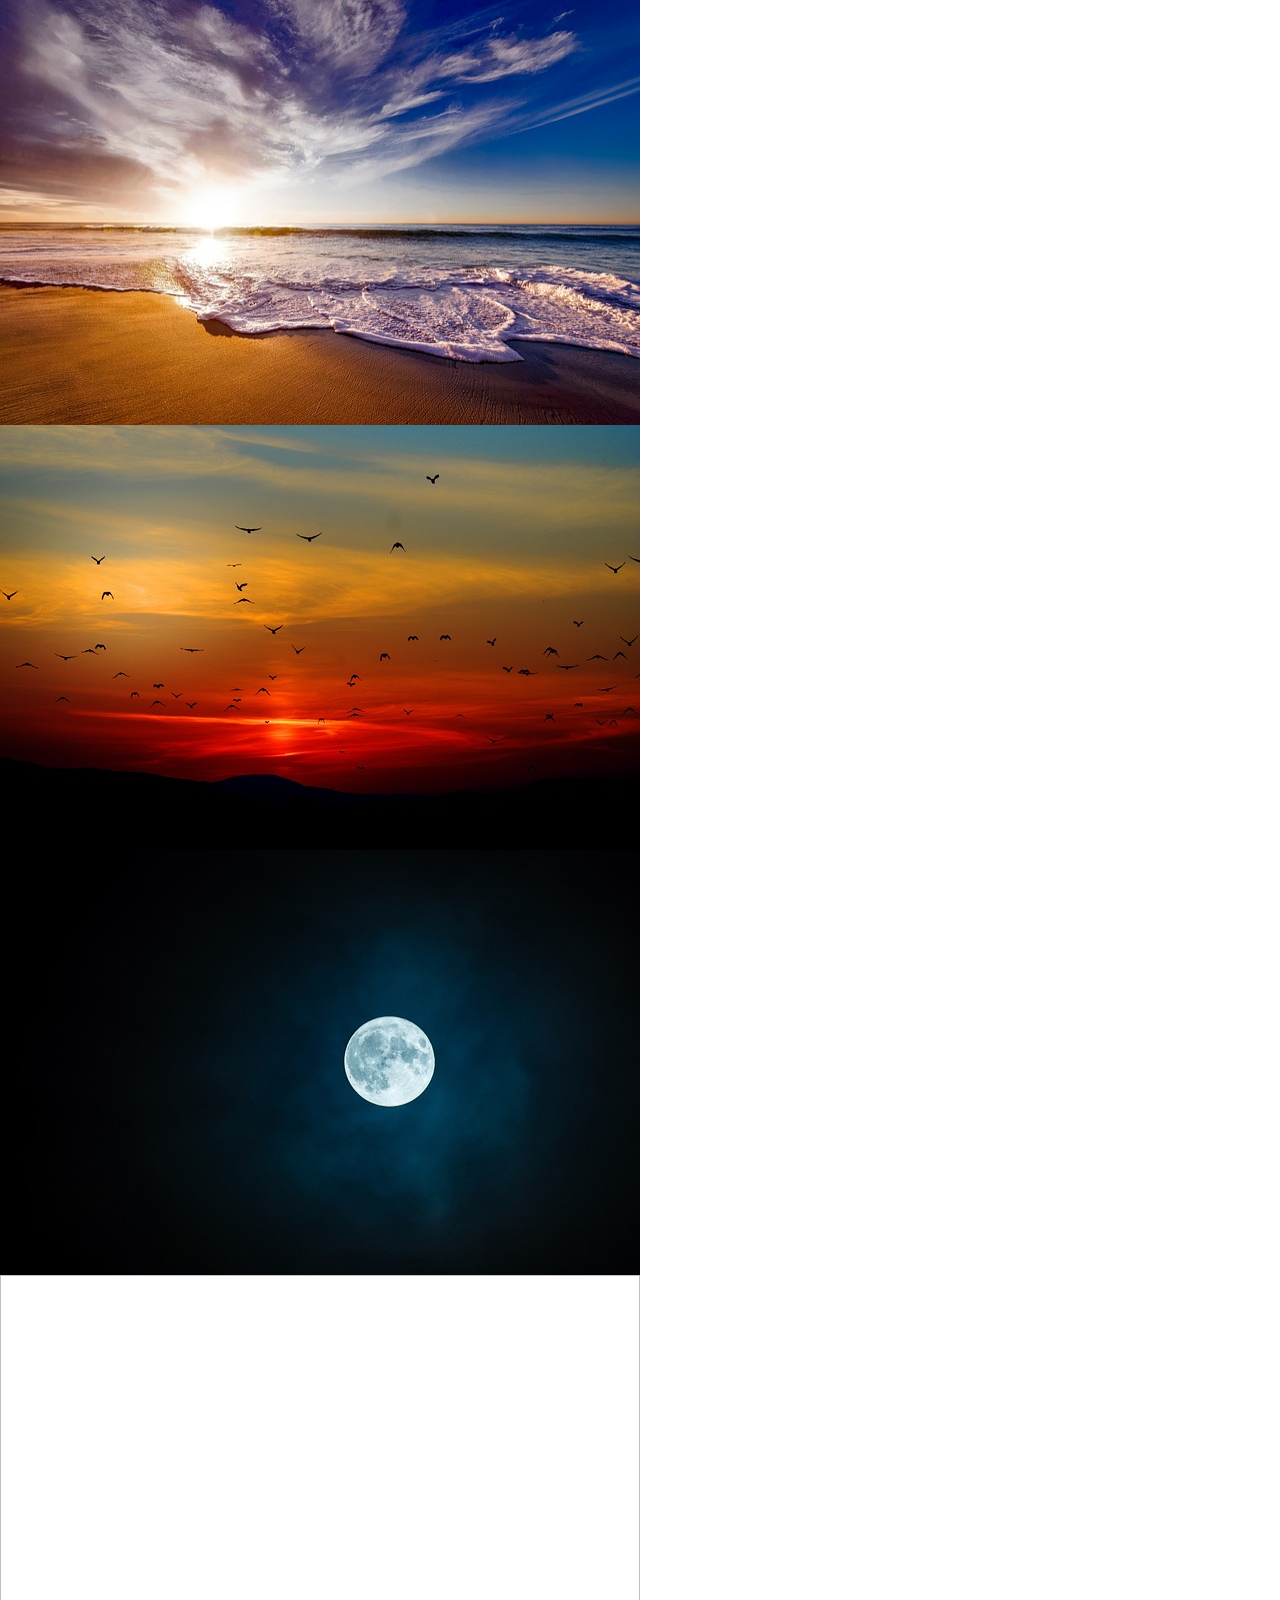
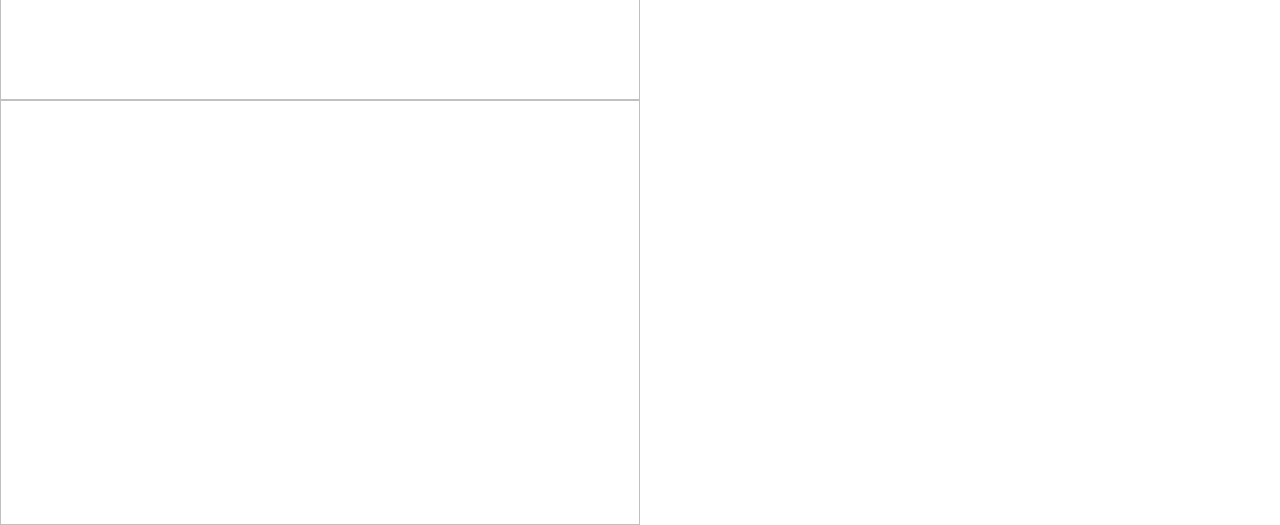
==== js图片懒加载/index.html @ a51404a9 "feat:图片懒加载" ====
<!DOCTYPE html>
<html lang="en">
<head>
    <meta charset="UTF-8">
    <meta name="viewport" content="width=device-width, initial-scale=1.0">
    <title>图片加载</title>
</head>
<style>
    *{
        padding: 0;
        margin: 0;
    }
    img{
        width: 640px;
        height: 425px;
        display: block;
    }
</style>
<body>
    <div class="img-boxs">
        <img  alt="" data-src="./images/one.jpeg">
        <img  alt="" data-src="./images/two.jpeg">
        <img  alt="" data-src="./images/three.jpeg">
        <img  alt="" data-src="./images/four.jpeg">
        <img  alt="" data-src="./images/five.jpeg">
    </div>
</body>

<script>
    // 1、获取所有的图片
    let imgs = document.querySelectorAll('.img-boxs img');
    // 2、遍历图片
    function loadImg(img){
        for(let i = 0;i<imgs.length;i++){
        // 3、判断图片是否在可视范围内
        let img = imgs[i];
        if(img.getBoundingClientRect().top<window.innerHeight){
            // 4、如果在可视范围内，加载图片
            img.src = img.dataset.src;
        }
    }
    }
    loadImg()
    // 5、监听滚动
    window.onscroll = loadImg;
   
</script>
</html>
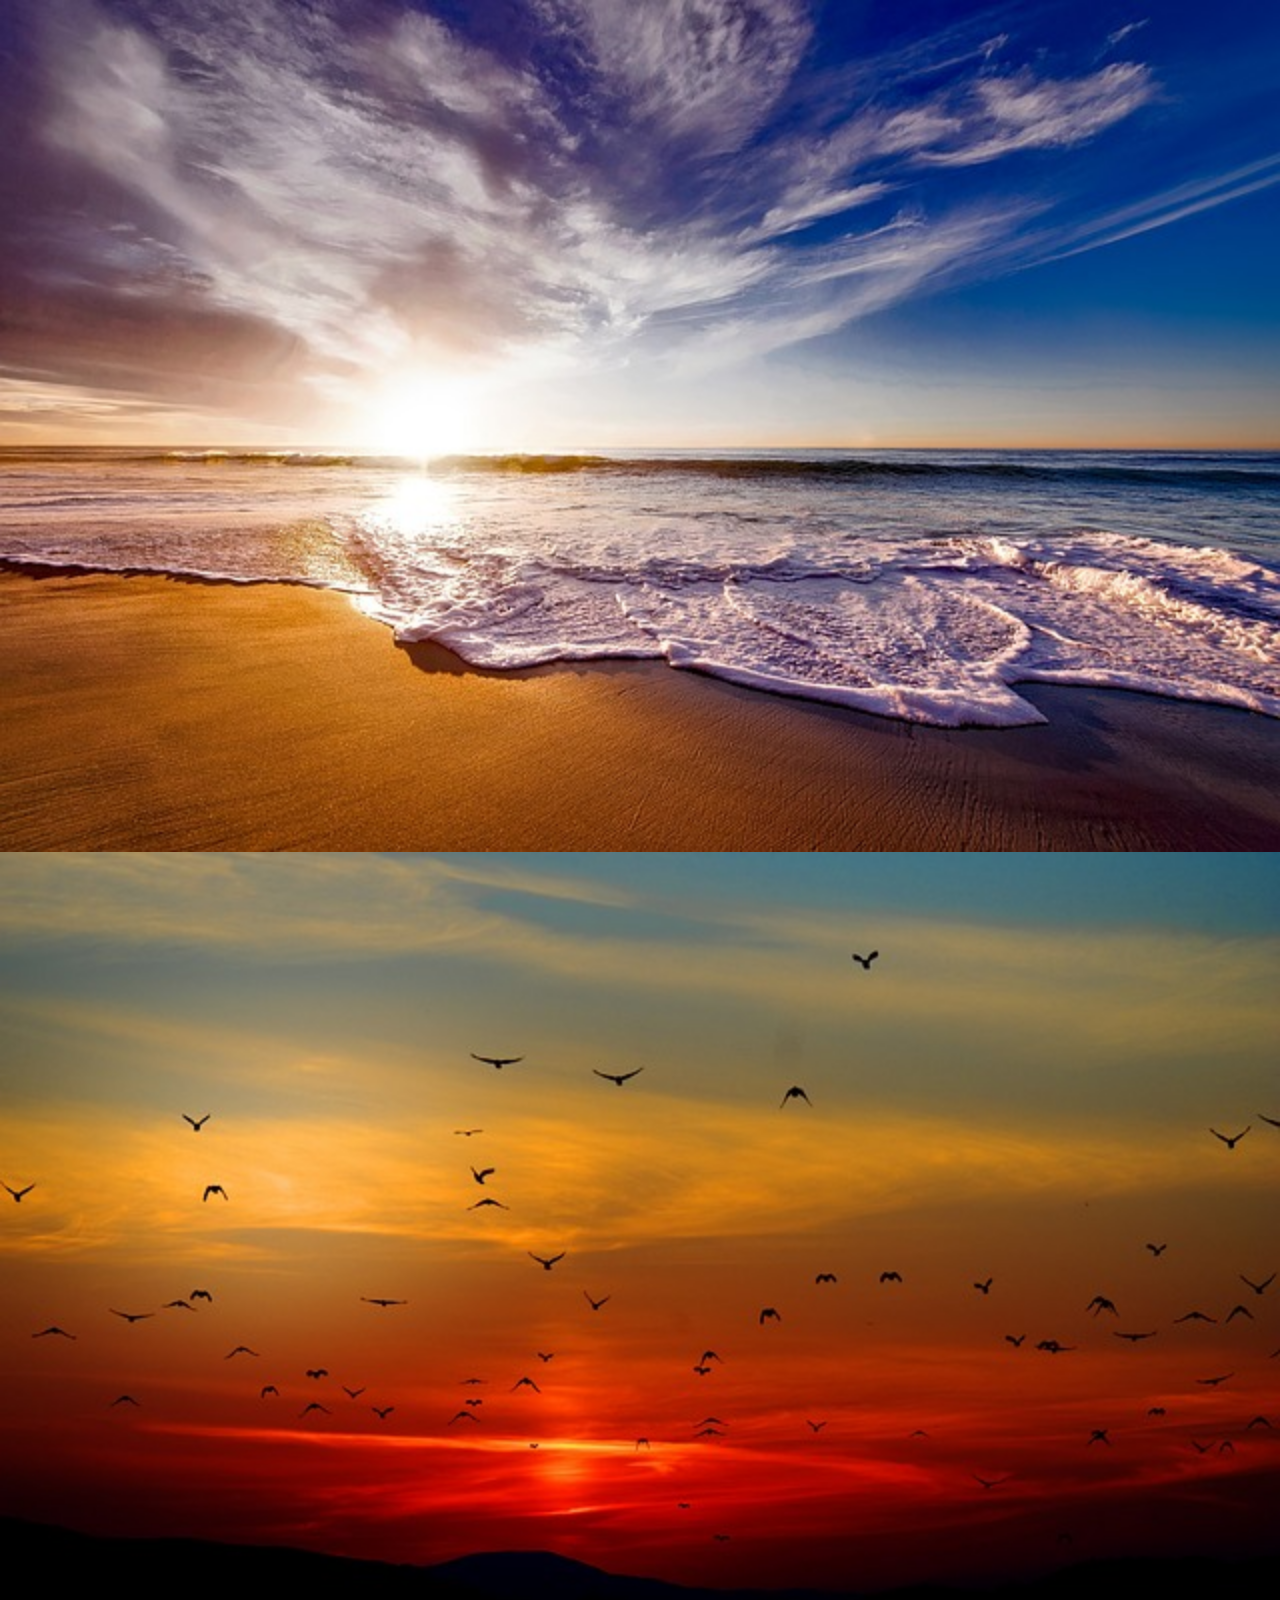
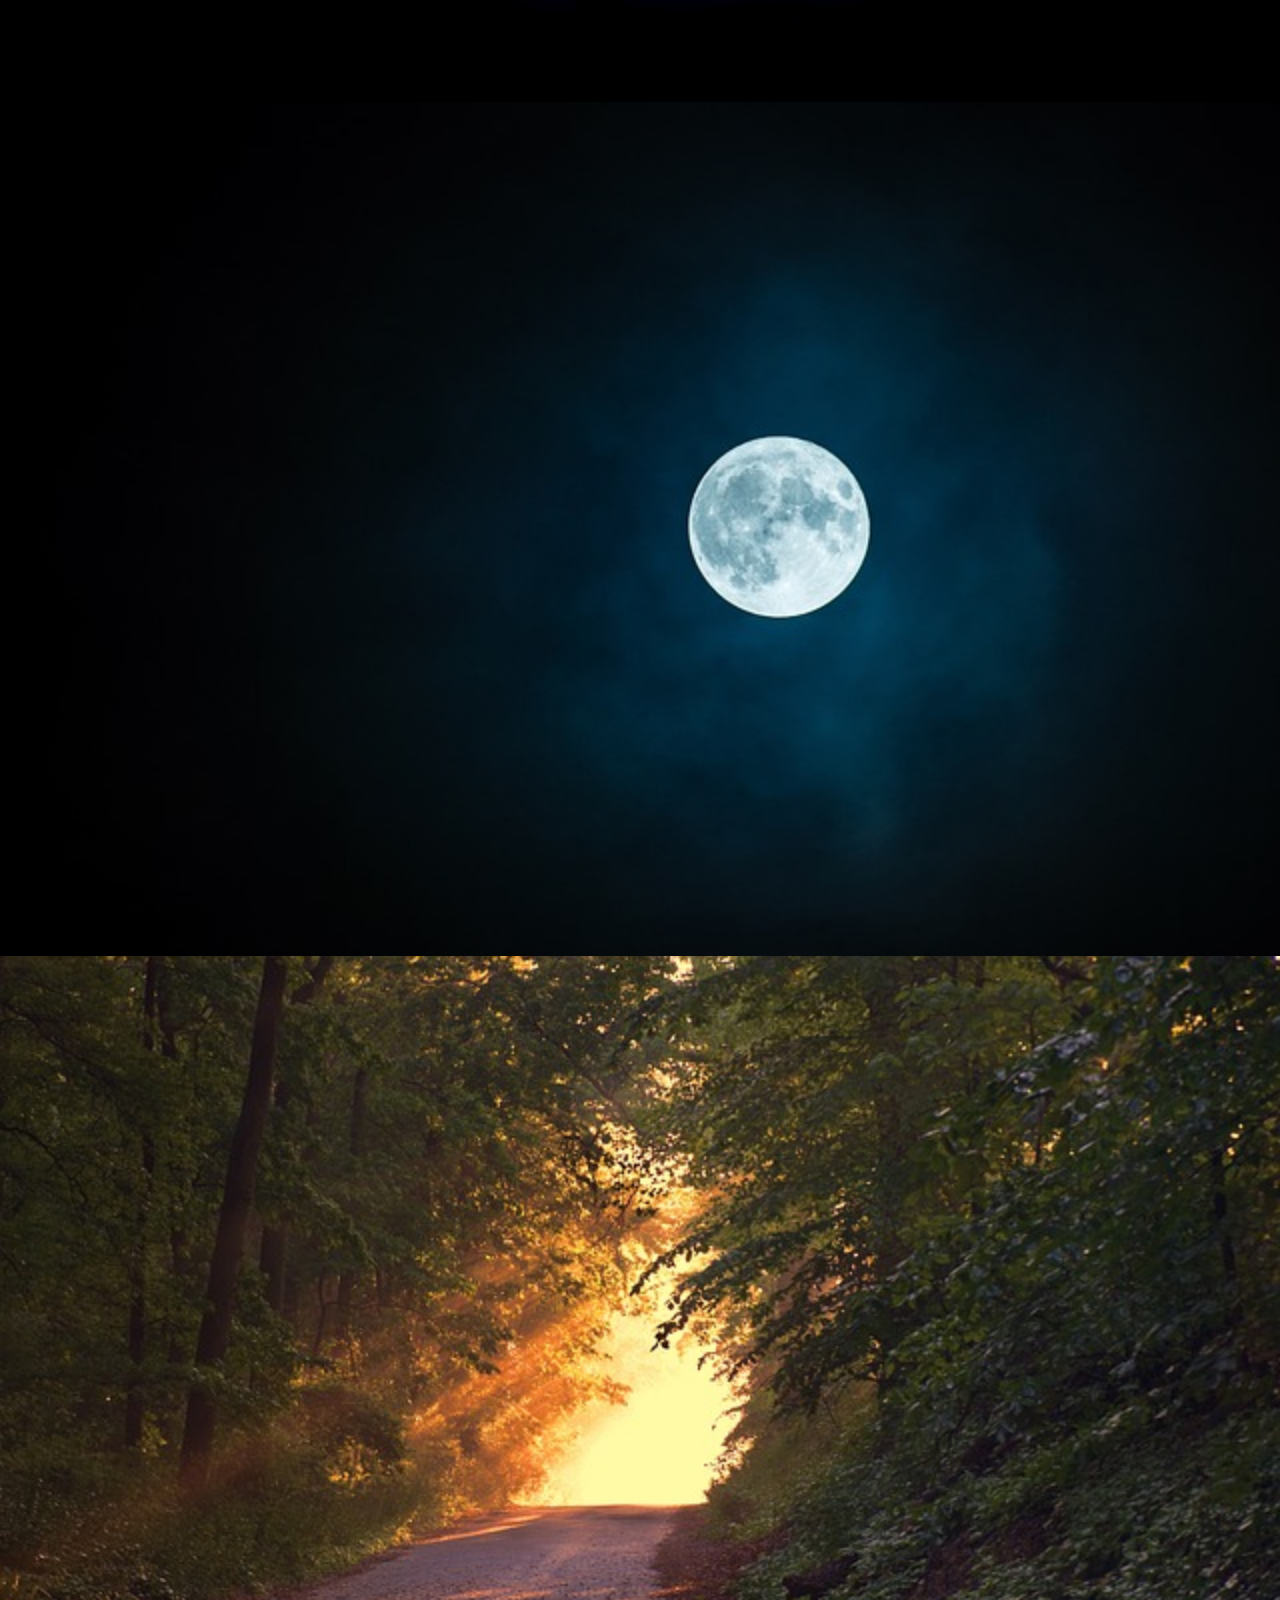
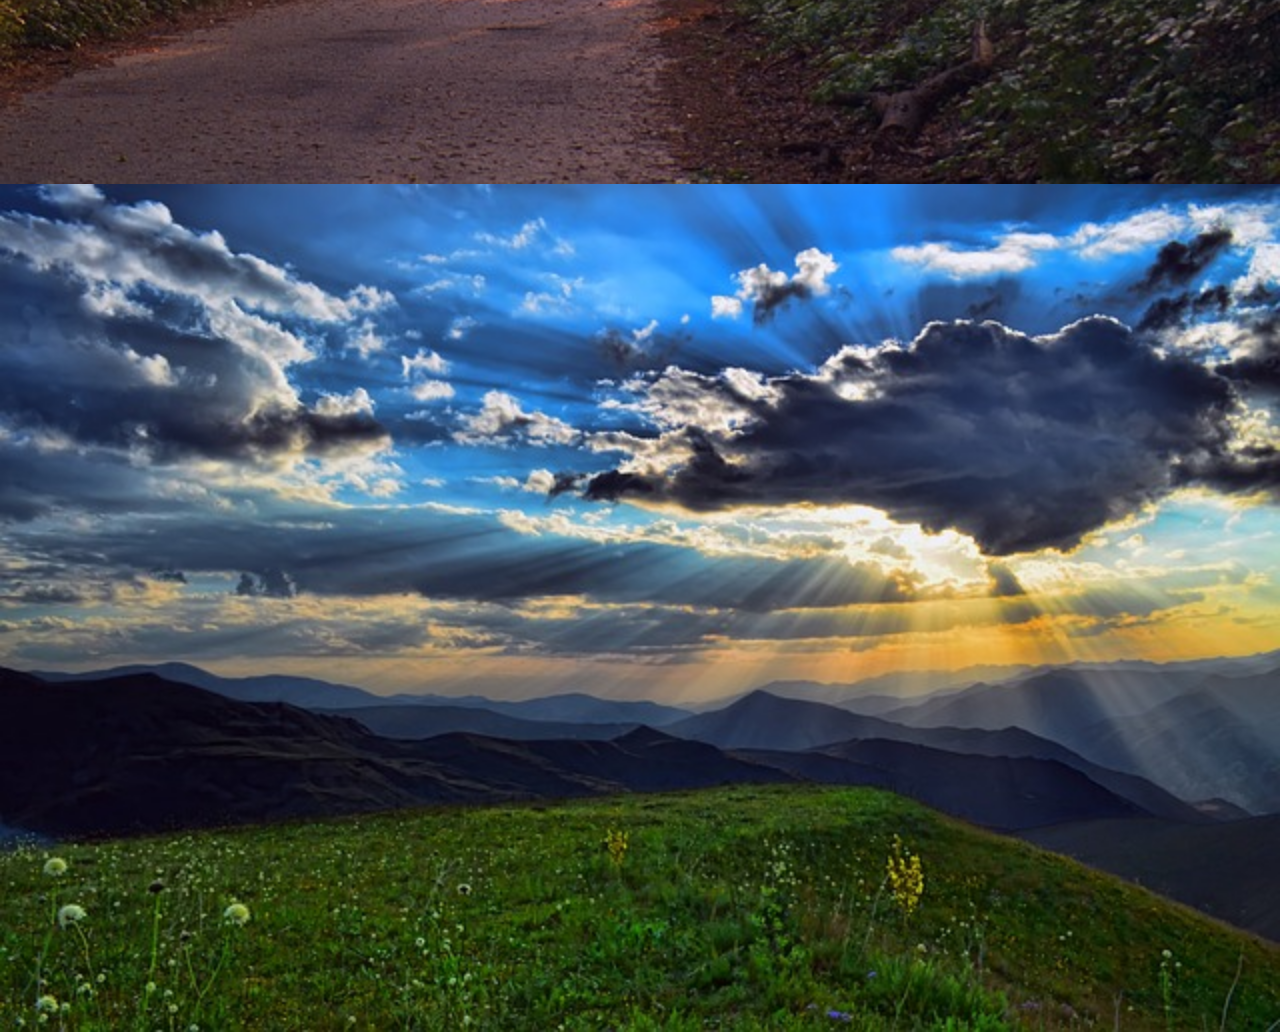
==== commit f196bf2d: "Update index.html" ====
--- a/js图片懒加载/index.html
+++ b/js图片懒加载/index.html
@@ -11,8 +11,8 @@
         margin: 0;
     }
     img{
-        width: 640px;
-        height: 425px;
+        width: 100vw;
+        height: auto;
         display: block;
     }
 </style>
